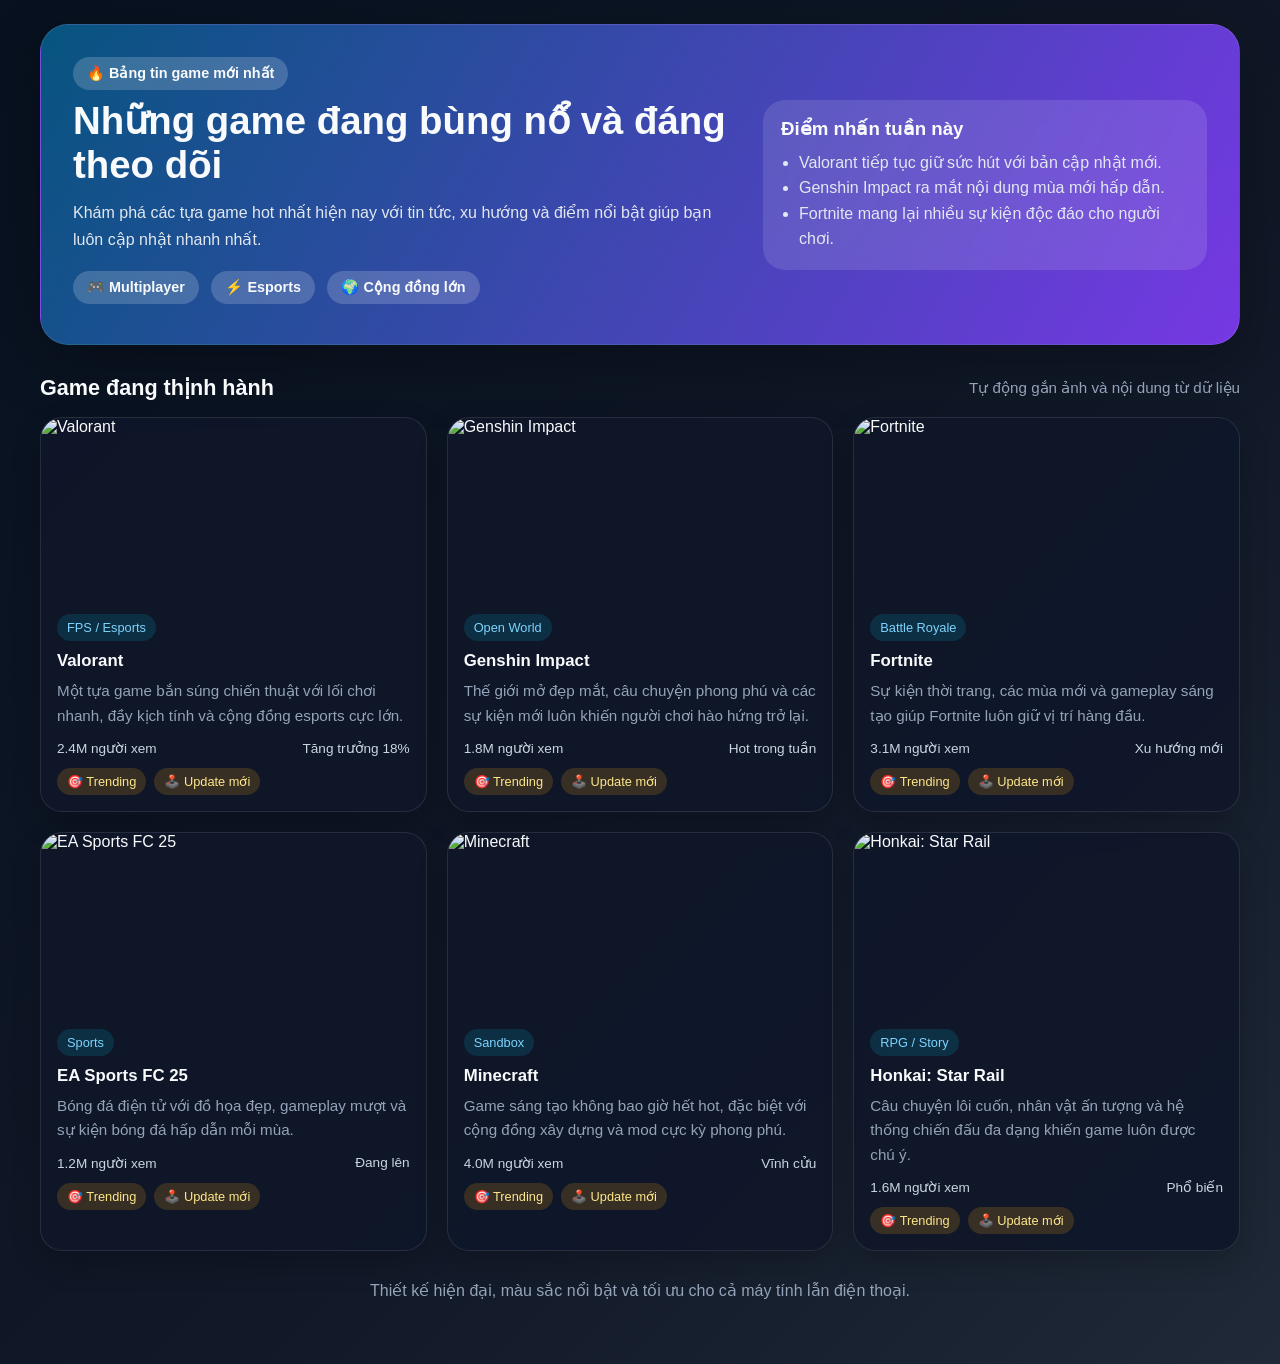
==== index.html @ f4bcdbc9 "Lan 1 commit" ====
<!DOCTYPE html>
<html lang="vi">
  <head>
    <meta charset="UTF-8" />
    <meta name="viewport" content="width=device-width, initial-scale=1.0" />
    <title>Bảng Tin Game Thịnh Hành</title>
    <style>
      :root {
        --bg: #07111f;
        --panel: rgba(15, 23, 42, 0.9);
        --primary: #7c3aed;
        --secondary: #06b6d4;
        --accent: #f59e0b;
        --text: #f8fafc;
        --muted: #94a3b8;
        --border: rgba(255, 255, 255, 0.1);
      }

      * {
        box-sizing: border-box;
      }

      body {
        margin: 0;
        font-family: "Segoe UI", Tahoma, Geneva, Verdana, sans-serif;
        background: linear-gradient(135deg, var(--bg), #111827 60%, #1f2937);
        color: var(--text);
        min-height: 100vh;
      }

      .container {
        width: min(1200px, calc(100% - 32px));
        margin: 0 auto;
        padding: 24px 0 48px;
      }

      .hero {
        background: linear-gradient(120deg, rgba(7, 89, 133, 0.95), rgba(124, 58, 237, 0.95));
        border: 1px solid var(--border);
        border-radius: 28px;
        padding: 32px;
        box-shadow: 0 20px 60px rgba(0, 0, 0, 0.25);
        display: grid;
        grid-template-columns: 1.2fr 0.8fr;
        gap: 24px;
        align-items: center;
      }

      .hero h1 {
        font-size: clamp(1.8rem, 3vw, 2.8rem);
        margin: 0 0 12px;
      }

      .hero p {
        color: #e2e8f0;
        line-height: 1.7;
        margin: 0 0 18px;
      }

      .pill {
        display: inline-block;
        padding: 8px 14px;
        border-radius: 999px;
        background: rgba(255, 255, 255, 0.18);
        font-size: 0.9rem;
        font-weight: 600;
        margin-right: 8px;
        margin-bottom: 8px;
      }

      .hero-card {
        background: rgba(255, 255, 255, 0.12);
        border-radius: 22px;
        padding: 18px;
        backdrop-filter: blur(10px);
      }

      .hero-card h3 {
        margin: 0 0 10px;
      }

      .hero-card ul {
        margin: 0;
        padding-left: 18px;
        color: #e2e8f0;
        line-height: 1.6;
      }

      .section-title {
        display: flex;
        justify-content: space-between;
        align-items: center;
        margin: 30px 0 16px;
      }

      .section-title h2 {
        margin: 0;
        font-size: 1.35rem;
      }

      .section-title span {
        color: var(--muted);
        font-size: 0.95rem;
      }

      .grid {
        display: grid;
        grid-template-columns: repeat(3, minmax(0, 1fr));
        gap: 20px;
      }

      .card {
        background: var(--panel);
        border: 1px solid var(--border);
        border-radius: 22px;
        overflow: hidden;
        box-shadow: 0 12px 30px rgba(0, 0, 0, 0.2);
        transition: transform 0.2s ease, box-shadow 0.2s ease;
      }

      .card:hover {
        transform: translateY(-4px);
        box-shadow: 0 16px 34px rgba(0, 0, 0, 0.28);
      }

      .card img {
        width: 100%;
        height: 180px;
        object-fit: cover;
        display: block;
      }

      .card-body {
        padding: 16px;
      }

      .tag {
        display: inline-block;
        padding: 6px 10px;
        border-radius: 999px;
        font-size: 0.8rem;
        margin-bottom: 10px;
        background: rgba(6, 182, 212, 0.16);
        color: #7dd3fc;
      }

      .card h3 {
        margin: 0 0 8px;
        font-size: 1.05rem;
      }

      .card p {
        color: var(--muted);
        line-height: 1.6;
        margin: 0 0 12px;
        font-size: 0.95rem;
      }

      .meta {
        display: flex;
        justify-content: space-between;
        align-items: center;
        font-size: 0.85rem;
        color: #cbd5e1;
      }

      .stats {
        display: flex;
        gap: 8px;
        flex-wrap: wrap;
        margin-top: 12px;
      }

      .stats span {
        padding: 6px 10px;
        border-radius: 999px;
        background: rgba(245, 158, 11, 0.18);
        color: #fde68a;
        font-size: 0.8rem;
      }

      .footer {
        text-align: center;
        margin-top: 30px;
        color: var(--muted);
      }

      @media (max-width: 900px) {
        .hero {
          grid-template-columns: 1fr;
        }

        .grid {
          grid-template-columns: repeat(2, minmax(0, 1fr));
        }
      }

      @media (max-width: 600px) {
        .container {
          width: min(100% - 20px, 1200px);
        }

        .hero,
        .card-body {
          padding: 16px;
        }

        .grid {
          grid-template-columns: 1fr;
        }
      }
    </style>
  </head>
  <body>
    <div class="container">
      <section class="hero">
        <div>
          <span class="pill">🔥 Bảng tin game mới nhất</span>
          <h1>Những game đang bùng nổ và đáng theo dõi</h1>
          <p>
            Khám phá các tựa game hot nhất hiện nay với tin tức, xu hướng và điểm nổi bật giúp bạn luôn cập nhật nhanh nhất.
          </p>
          <div class="pill">🎮 Multiplayer</div>
          <div class="pill">⚡ Esports</div>
          <div class="pill">🌍 Cộng đồng lớn</div>
        </div>
        <div class="hero-card">
          <h3>Điểm nhấn tuần này</h3>
          <ul>
            <li>Valorant tiếp tục giữ sức hút với bản cập nhật mới.</li>
            <li>Genshin Impact ra mắt nội dung mùa mới hấp dẫn.</li>
            <li>Fortnite mang lại nhiều sự kiện độc đáo cho người chơi.</li>
          </ul>
        </div>
      </section>

      <div class="section-title">
        <h2>Game đang thịnh hành</h2>
        <span>Tự động gắn ảnh và nội dung từ dữ liệu</span>
      </div>

      <section class="grid" id="gamesGrid"></section>

      <p class="footer">Thiết kế hiện đại, màu sắc nổi bật và tối ưu cho cả máy tính lẫn điện thoại.</p>
    </div>

    <script>
      const games = [
        {
          title: "Valorant",
          tag: "FPS / Esports",
          desc: "Một tựa game bắn súng chiến thuật với lối chơi nhanh, đầy kịch tính và cộng đồng esports cực lớn.",
          image: "https://images.unsplash.com/photo-1511512578047-dfb367046420?auto=format&fit=crop&w=900&q=80",
          views: "2.4M người xem",
          trend: "Tăng trưởng 18%"
        },
        {
          title: "Genshin Impact",
          tag: "Open World",
          desc: "Thế giới mở đẹp mắt, câu chuyện phong phú và các sự kiện mới luôn khiến người chơi hào hứng trở lại.",
          image: "https://images.unsplash.com/photo-1511882150382-421056c89033?auto=format&fit=crop&w=900&q=80",
          views: "1.8M người xem",
          trend: "Hot trong tuần"
        },
        {
          title: "Fortnite",
          tag: "Battle Royale",
          desc: "Sự kiện thời trang, các mùa mới và gameplay sáng tạo giúp Fortnite luôn giữ vị trí hàng đầu.",
          image: "https://images.unsplash.com/photo-1542751371-adc38448a05e?auto=format&fit=crop&w=900&q=80",
          views: "3.1M người xem",
          trend: "Xu hướng mới"
        },
        {
          title: "EA Sports FC 25",
          tag: "Sports",
          desc: "Bóng đá điện tử với đồ họa đẹp, gameplay mượt và sự kiện bóng đá hấp dẫn mỗi mùa.",
          image: "https://images.unsplash.com/photo-1579952363873-27f3bade9f55?auto=format&fit=crop&w=900&q=80",
          views: "1.2M người xem",
          trend: "Đang lên"
        },
        {
          title: "Minecraft",
          tag: "Sandbox",
          desc: "Game sáng tạo không bao giờ hết hot, đặc biệt với cộng đồng xây dựng và mod cực kỳ phong phú.",
          image: "https://images.unsplash.com/photo-1601987077677-5346c0c57d3f?auto=format&fit=crop&w=900&q=80",
          views: "4.0M người xem",
          trend: "Vĩnh cửu"
        },
        {
          title: "Honkai: Star Rail",
          tag: "RPG / Story",
          desc: "Câu chuyện lôi cuốn, nhân vật ấn tượng và hệ thống chiến đấu đa dạng khiến game luôn được chú ý.",
          image: "https://images.unsplash.com/photo-1511512578047-dfb367046420?auto=format&fit=crop&w=900&q=80",
          views: "1.6M người xem",
          trend: "Phổ biến"
        }
      ];

      const grid = document.getElementById("gamesGrid");

      grid.innerHTML = games
        .map(
          (game) => `
            <article class="card">
              <img src="${game.image}" alt="${game.title}" loading="lazy" />
              <div class="card-body">
                <span class="tag">${game.tag}</span>
                <h3>${game.title}</h3>
                <p>${game.desc}</p>
                <div class="meta">
                  <span>${game.views}</span>
                  <span>${game.trend}</span>
                </div>
                <div class="stats">
                  <span>🎯 Trending</span>
                  <span>🕹️ Update mới</span>
                </div>
              </div>
            </article>
          `
        )
        .join("");
    </script>
  </body>
</html>
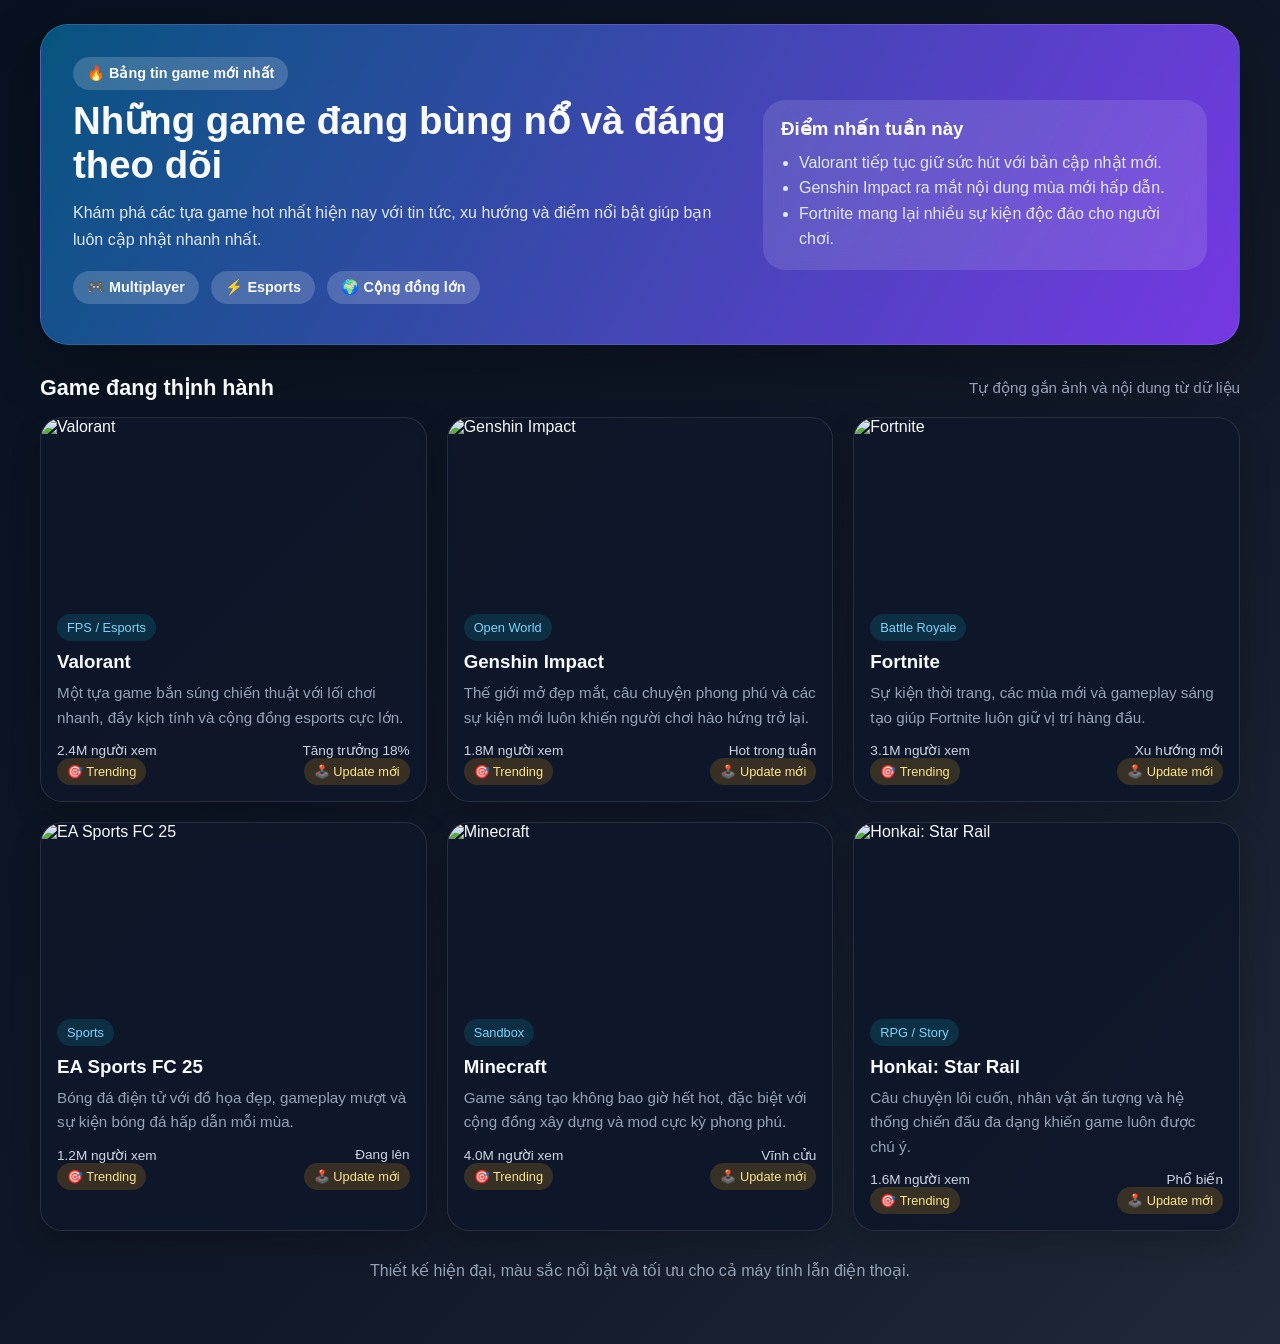
==== commit 387884d1: "lan 5 commit" ====
--- a/index.html
+++ b/index.html
@@ -1,215 +1,10 @@
-<!DOCTYPE html>
+<!doctype html>
 <html lang="vi">
   <head>
     <meta charset="UTF-8" />
     <meta name="viewport" content="width=device-width, initial-scale=1.0" />
     <title>Bảng Tin Game Thịnh Hành</title>
-    <style>
-      :root {
-        --bg: #07111f;
-        --panel: rgba(15, 23, 42, 0.9);
-        --primary: #7c3aed;
-        --secondary: #06b6d4;
-        --accent: #f59e0b;
-        --text: #f8fafc;
-        --muted: #94a3b8;
-        --border: rgba(255, 255, 255, 0.1);
-      }
-
-      * {
-        box-sizing: border-box;
-      }
-
-      body {
-        margin: 0;
-        font-family: "Segoe UI", Tahoma, Geneva, Verdana, sans-serif;
-        background: linear-gradient(135deg, var(--bg), #111827 60%, #1f2937);
-        color: var(--text);
-        min-height: 100vh;
-      }
-
-      .container {
-        width: min(1200px, calc(100% - 32px));
-        margin: 0 auto;
-        padding: 24px 0 48px;
-      }
-
-      .hero {
-        background: linear-gradient(120deg, rgba(7, 89, 133, 0.95), rgba(124, 58, 237, 0.95));
-        border: 1px solid var(--border);
-        border-radius: 28px;
-        padding: 32px;
-        box-shadow: 0 20px 60px rgba(0, 0, 0, 0.25);
-        display: grid;
-        grid-template-columns: 1.2fr 0.8fr;
-        gap: 24px;
-        align-items: center;
-      }
-
-      .hero h1 {
-        font-size: clamp(1.8rem, 3vw, 2.8rem);
-        margin: 0 0 12px;
-      }
-
-      .hero p {
-        color: #e2e8f0;
-        line-height: 1.7;
-        margin: 0 0 18px;
-      }
-
-      .pill {
-        display: inline-block;
-        padding: 8px 14px;
-        border-radius: 999px;
-        background: rgba(255, 255, 255, 0.18);
-        font-size: 0.9rem;
-        font-weight: 600;
-        margin-right: 8px;
-        margin-bottom: 8px;
-      }
-
-      .hero-card {
-        background: rgba(255, 255, 255, 0.12);
-        border-radius: 22px;
-        padding: 18px;
-        backdrop-filter: blur(10px);
-      }
-
-      .hero-card h3 {
-        margin: 0 0 10px;
-      }
-
-      .hero-card ul {
-        margin: 0;
-        padding-left: 18px;
-        color: #e2e8f0;
-        line-height: 1.6;
-      }
-
-      .section-title {
-        display: flex;
-        justify-content: space-between;
-        align-items: center;
-        margin: 30px 0 16px;
-      }
-
-      .section-title h2 {
-        margin: 0;
-        font-size: 1.35rem;
-      }
-
-      .section-title span {
-        color: var(--muted);
-        font-size: 0.95rem;
-      }
-
-      .grid {
-        display: grid;
-        grid-template-columns: repeat(3, minmax(0, 1fr));
-        gap: 20px;
-      }
-
-      .card {
-        background: var(--panel);
-        border: 1px solid var(--border);
-        border-radius: 22px;
-        overflow: hidden;
-        box-shadow: 0 12px 30px rgba(0, 0, 0, 0.2);
-        transition: transform 0.2s ease, box-shadow 0.2s ease;
-      }
-
-      .card:hover {
-        transform: translateY(-4px);
-        box-shadow: 0 16px 34px rgba(0, 0, 0, 0.28);
-      }
-
-      .card img {
-        width: 100%;
-        height: 180px;
-        object-fit: cover;
-        display: block;
-      }
-
-      .card-body {
-        padding: 16px;
-      }
-
-      .tag {
-        display: inline-block;
-        padding: 6px 10px;
-        border-radius: 999px;
-        font-size: 0.8rem;
-        margin-bottom: 10px;
-        background: rgba(6, 182, 212, 0.16);
-        color: #7dd3fc;
-      }
-
-      .card h3 {
-        margin: 0 0 8px;
-        font-size: 1.05rem;
-      }
-
-      .card p {
-        color: var(--muted);
-        line-height: 1.6;
-        margin: 0 0 12px;
-        font-size: 0.95rem;
-      }
-
-      .meta {
-        display: flex;
-        justify-content: space-between;
-        align-items: center;
-        font-size: 0.85rem;
-        color: #cbd5e1;
-      }
-
-      .stats {
-        display: flex;
-        gap: 8px;
-        flex-wrap: wrap;
-        margin-top: 12px;
-      }
-
-      .stats span {
-        padding: 6px 10px;
-        border-radius: 999px;
-        background: rgba(245, 158, 11, 0.18);
-        color: #fde68a;
-        font-size: 0.8rem;
-      }
-
-      .footer {
-        text-align: center;
-        margin-top: 30px;
-        color: var(--muted);
-      }
-
-      @media (max-width: 900px) {
-        .hero {
-          grid-template-columns: 1fr;
-        }
-
-        .grid {
-          grid-template-columns: repeat(2, minmax(0, 1fr));
-        }
-      }
-
-      @media (max-width: 600px) {
-        .container {
-          width: min(100% - 20px, 1200px);
-        }
-
-        .hero,
-        .card-body {
-          padding: 16px;
-        }
-
-        .grid {
-          grid-template-columns: 1fr;
-        }
-      }
-    </style>
+    <link rel="stylesheet" href="styles.css" />
   </head>
   <body>
     <div class="container">
@@ -218,7 +13,8 @@
           <span class="pill">🔥 Bảng tin game mới nhất</span>
           <h1>Những game đang bùng nổ và đáng theo dõi</h1>
           <p>
-            Khám phá các tựa game hot nhất hiện nay với tin tức, xu hướng và điểm nổi bật giúp bạn luôn cập nhật nhanh nhất.
+            Khám phá các tựa game hot nhất hiện nay với tin tức, xu hướng và
+            điểm nổi bật giúp bạn luôn cập nhật nhanh nhất.
           </p>
           <div class="pill">🎮 Multiplayer</div>
           <div class="pill">⚡ Esports</div>
@@ -241,85 +37,12 @@
 
       <section class="grid" id="gamesGrid"></section>
 
-      <p class="footer">Thiết kế hiện đại, màu sắc nổi bật và tối ưu cho cả máy tính lẫn điện thoại.</p>
+      <p class="footer">
+        Thiết kế hiện đại, màu sắc nổi bật và tối ưu cho cả máy tính lẫn điện
+        thoại.
+      </p>
     </div>
 
-    <script>
-      const games = [
-        {
-          title: "Valorant",
-          tag: "FPS / Esports",
-          desc: "Một tựa game bắn súng chiến thuật với lối chơi nhanh, đầy kịch tính và cộng đồng esports cực lớn.",
-          image: "https://images.unsplash.com/photo-1511512578047-dfb367046420?auto=format&fit=crop&w=900&q=80",
-          views: "2.4M người xem",
-          trend: "Tăng trưởng 18%"
-        },
-        {
-          title: "Genshin Impact",
-          tag: "Open World",
-          desc: "Thế giới mở đẹp mắt, câu chuyện phong phú và các sự kiện mới luôn khiến người chơi hào hứng trở lại.",
-          image: "https://images.unsplash.com/photo-1511882150382-421056c89033?auto=format&fit=crop&w=900&q=80",
-          views: "1.8M người xem",
-          trend: "Hot trong tuần"
-        },
-        {
-          title: "Fortnite",
-          tag: "Battle Royale",
-          desc: "Sự kiện thời trang, các mùa mới và gameplay sáng tạo giúp Fortnite luôn giữ vị trí hàng đầu.",
-          image: "https://images.unsplash.com/photo-1542751371-adc38448a05e?auto=format&fit=crop&w=900&q=80",
-          views: "3.1M người xem",
-          trend: "Xu hướng mới"
-        },
-        {
-          title: "EA Sports FC 25",
-          tag: "Sports",
-          desc: "Bóng đá điện tử với đồ họa đẹp, gameplay mượt và sự kiện bóng đá hấp dẫn mỗi mùa.",
-          image: "https://images.unsplash.com/photo-1579952363873-27f3bade9f55?auto=format&fit=crop&w=900&q=80",
-          views: "1.2M người xem",
-          trend: "Đang lên"
-        },
-        {
-          title: "Minecraft",
-          tag: "Sandbox",
-          desc: "Game sáng tạo không bao giờ hết hot, đặc biệt với cộng đồng xây dựng và mod cực kỳ phong phú.",
-          image: "https://images.unsplash.com/photo-1601987077677-5346c0c57d3f?auto=format&fit=crop&w=900&q=80",
-          views: "4.0M người xem",
-          trend: "Vĩnh cửu"
-        },
-        {
-          title: "Honkai: Star Rail",
-          tag: "RPG / Story",
-          desc: "Câu chuyện lôi cuốn, nhân vật ấn tượng và hệ thống chiến đấu đa dạng khiến game luôn được chú ý.",
-          image: "https://images.unsplash.com/photo-1511512578047-dfb367046420?auto=format&fit=crop&w=900&q=80",
-          views: "1.6M người xem",
-          trend: "Phổ biến"
-        }
-      ];
-
-      const grid = document.getElementById("gamesGrid");
-
-      grid.innerHTML = games
-        .map(
-          (game) => `
-            <article class="card">
-              <img src="${game.image}" alt="${game.title}" loading="lazy" />
-              <div class="card-body">
-                <span class="tag">${game.tag}</span>
-                <h3>${game.title}</h3>
-                <p>${game.desc}</p>
-                <div class="meta">
-                  <span>${game.views}</span>
-                  <span>${game.trend}</span>
-                </div>
-                <div class="stats">
-                  <span>🎯 Trending</span>
-                  <span>🕹️ Update mới</span>
-                </div>
-              </div>
-            </article>
-          `
-        )
-        .join("");
-    </script>
+    <script src="script.js"></script>
   </body>
 </html>
--- a/styles.css
+++ b/styles.css
@@ -0,0 +1,281 @@
+:root {
+  --bg: #07111f;
+  --panel: rgba(15, 23, 42, 0.92);
+  --primary: #7c3aed;
+  --secondary: #06b6d4;
+  --accent: #f59e0b;
+  --text: #f8fafc;
+  --muted: #94a3b8;
+  --border: rgba(255, 255, 255, 0.1);
+}
+
+* {
+  box-sizing: border-box;
+}
+
+body {
+  margin: 0;
+  font-family: "Segoe UI", Tahoma, Geneva, Verdana, sans-serif;
+  background: linear-gradient(135deg, var(--bg), #111827 60%, #1f2937);
+  color: var(--text);
+  min-height: 100vh;
+}
+
+.container {
+  width: min(1200px, calc(100% - 32px));
+  margin: 0 auto;
+  padding: 24px 0 48px;
+}
+
+.hero {
+  background: linear-gradient(
+    120deg,
+    rgba(7, 89, 133, 0.95),
+    rgba(124, 58, 237, 0.95)
+  );
+  border: 1px solid var(--border);
+  border-radius: 28px;
+  padding: 32px;
+  box-shadow: 0 20px 60px rgba(0, 0, 0, 0.25);
+  display: grid;
+  grid-template-columns: 1.2fr 0.8fr;
+  gap: 24px;
+  align-items: center;
+}
+
+.hero-card {
+  background: rgba(255, 255, 255, 0.12);
+  border-radius: 22px;
+  padding: 18px;
+  backdrop-filter: blur(10px);
+}
+
+.hero-card h3 {
+  margin: 0 0 10px;
+}
+
+.hero-card ul,
+.panel ul {
+  margin: 0;
+  padding-left: 18px;
+  color: #e2e8f0;
+  line-height: 1.6;
+}
+
+.hero h1,
+.hero-content h1 {
+  font-size: clamp(1.8rem, 3vw, 2.8rem);
+  margin: 0 0 12px;
+}
+
+.hero p,
+.hero-content p {
+  color: #e2e8f0;
+  line-height: 1.7;
+  margin: 0 0 18px;
+}
+
+.pill {
+  display: inline-block;
+  padding: 8px 14px;
+  border-radius: 999px;
+  background: rgba(255, 255, 255, 0.18);
+  font-size: 0.9rem;
+  font-weight: 600;
+  margin-right: 8px;
+  margin-bottom: 8px;
+}
+
+.section-title {
+  display: flex;
+  justify-content: space-between;
+  align-items: center;
+  margin: 30px 0 16px;
+}
+
+.section-title h2 {
+  margin: 0;
+  font-size: 1.35rem;
+}
+
+.section-title span {
+  color: var(--muted);
+  font-size: 0.95rem;
+}
+
+.grid {
+  display: grid;
+  grid-template-columns: repeat(3, minmax(0, 1fr));
+  gap: 20px;
+}
+
+.card,
+.panel {
+  background: var(--panel);
+  border: 1px solid var(--border);
+  border-radius: 22px;
+  overflow: hidden;
+  box-shadow: 0 12px 30px rgba(0, 0, 0, 0.2);
+  transition: transform 0.2s ease, box-shadow 0.2s ease;
+}
+
+.card:hover {
+  transform: translateY(-4px);
+  box-shadow: 0 16px 34px rgba(0, 0, 0, 0.28);
+}
+
+.card img,
+.hero img {
+  width: 100%;
+  height: 180px;
+  object-fit: cover;
+  display: block;
+}
+
+.card-body,
+.hero-content {
+  padding: 16px;
+}
+
+.hero-content {
+  display: grid;
+  gap: 12px;
+}
+
+.tag {
+  display: inline-block;
+  padding: 6px 10px;
+  border-radius: 999px;
+  font-size: 0.8rem;
+  margin-bottom: 10px;
+  background: rgba(6, 182, 212, 0.16);
+  color: #7dd3fc;
+}
+
+.card h3,
+.hero-content h1 {
+  margin: 0 0 8px;
+}
+
+.card h3 a {
+  color: var(--text);
+  text-decoration: none;
+  transition: color 0.2s ease;
+}
+
+.card h3 a:hover {
+  color: var(--accent);
+}
+
+.card-link {
+  display: block;
+  color: inherit;
+  text-decoration: none;
+}
+
+.card p {
+  color: var(--muted);
+  line-height: 1.6;
+  margin: 0 0 12px;
+  font-size: 0.95rem;
+}
+
+.meta,
+.stats {
+  display: flex;
+  justify-content: space-between;
+  align-items: center;
+  flex-wrap: wrap;
+  gap: 8px;
+  font-size: 0.85rem;
+  color: #cbd5e1;
+}
+
+.stats span {
+  padding: 6px 10px;
+  border-radius: 999px;
+  background: rgba(245, 158, 11, 0.18);
+  color: #fde68a;
+  font-size: 0.8rem;
+}
+
+.footer {
+  text-align: center;
+  margin-top: 30px;
+  color: var(--muted);
+}
+
+.back {
+  display: inline-block;
+  margin-bottom: 16px;
+  color: #cbd5e1;
+  text-decoration: none;
+  font-weight: 600;
+}
+
+.back:hover {
+  color: var(--accent);
+}
+
+.hero img {
+  height: 320px;
+}
+
+.grid.panel-grid {
+  grid-template-columns: 1.1fr 0.9fr;
+}
+
+.panel {
+  padding: 20px;
+}
+
+.panel h2 {
+  margin-top: 0;
+  font-size: 1.2rem;
+}
+
+.panel p,
+.panel li {
+  color: var(--muted);
+  line-height: 1.7;
+}
+
+.panel ul {
+  padding-left: 18px;
+}
+
+@media (max-width: 900px) {
+  .hero {
+    grid-template-columns: 1fr;
+  }
+
+  .grid {
+    grid-template-columns: repeat(2, minmax(0, 1fr));
+  }
+}
+
+@media (max-width: 800px) {
+  .grid.panel-grid {
+    grid-template-columns: 1fr;
+  }
+
+  .hero img {
+    height: 240px;
+  }
+}
+
+@media (max-width: 600px) {
+  .container {
+    width: min(100% - 20px, 1200px);
+  }
+
+  .hero,
+  .card-body,
+  .hero-content {
+    padding: 16px;
+  }
+
+  .grid {
+    grid-template-columns: 1fr;
+  }
+}
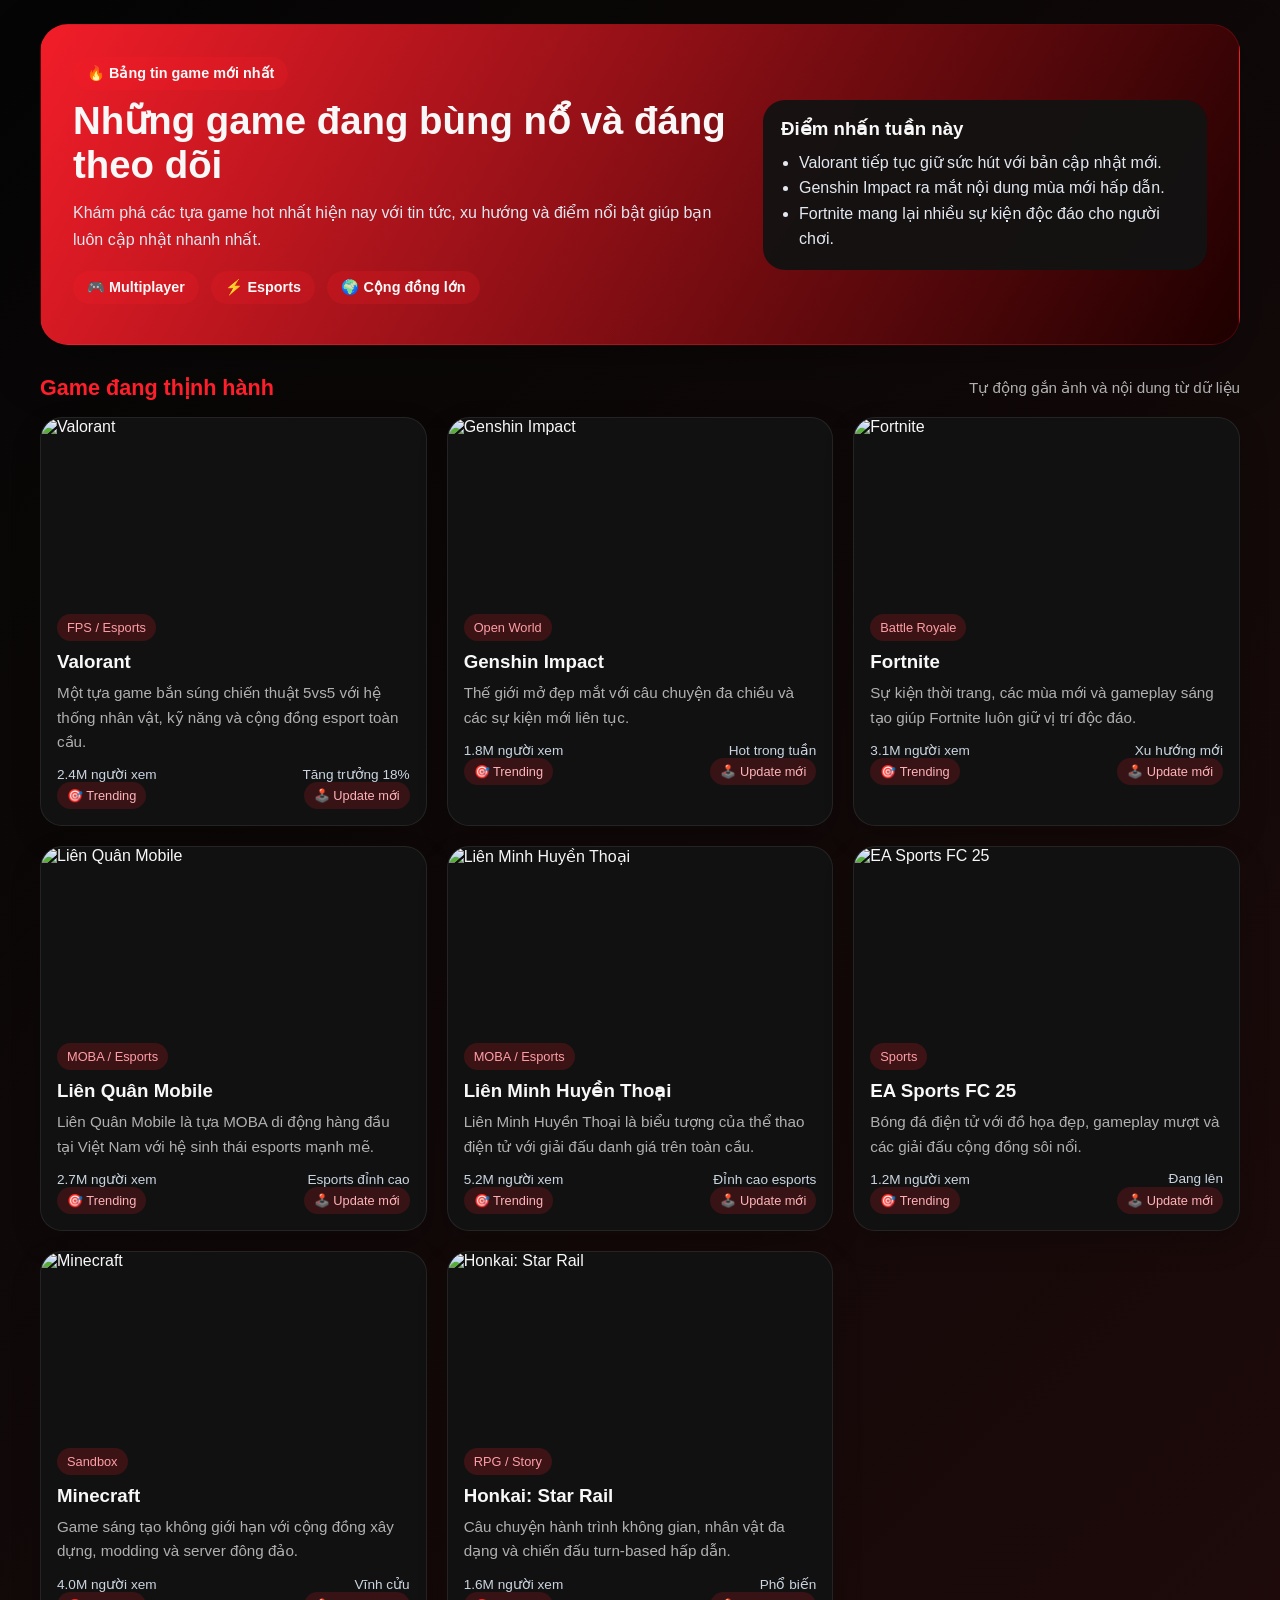
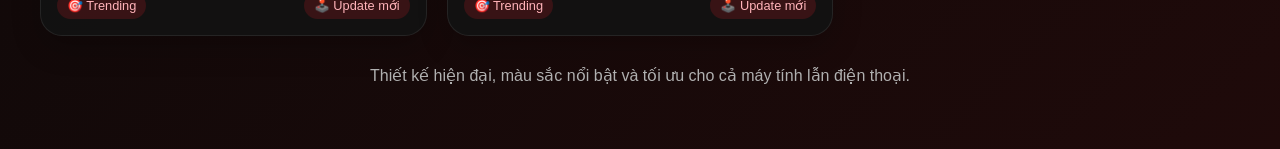
==== commit 84b073e0: "lan 11" ====
--- a/index.html
+++ b/index.html
@@ -43,6 +43,7 @@
       </p>
     </div>
 
+    <script src="game-images.js"></script>
     <script src="script.js"></script>
   </body>
 </html>
--- a/styles.css
+++ b/styles.css
@@ -1,12 +1,12 @@
 :root {
-  --bg: #07111f;
-  --panel: rgba(15, 23, 42, 0.92);
-  --primary: #7c3aed;
-  --secondary: #06b6d4;
-  --accent: #f59e0b;
-  --text: #f8fafc;
-  --muted: #94a3b8;
-  --border: rgba(255, 255, 255, 0.1);
+  --bg: #050505;
+  --panel: rgba(22, 22, 22, 0.95);
+  --primary: #ff1f2b;
+  --secondary: #b3001b;
+  --accent: #ff5e6c;
+  --text: #f8f8f8;
+  --muted: #b0b0b0;
+  --border: rgba(255, 255, 255, 0.08);
 }
 
 * {
@@ -16,7 +16,7 @@
 body {
   margin: 0;
   font-family: "Segoe UI", Tahoma, Geneva, Verdana, sans-serif;
-  background: linear-gradient(135deg, var(--bg), #111827 60%, #1f2937);
+  background: linear-gradient(135deg, var(--bg), #110909 50%, #1f0a0a);
   color: var(--text);
   min-height: 100vh;
 }
@@ -116,7 +116,9 @@
   border-radius: 22px;
   overflow: hidden;
   box-shadow: 0 12px 30px rgba(0, 0, 0, 0.2);
-  transition: transform 0.2s ease, box-shadow 0.2s ease;
+  transition:
+    transform 0.2s ease,
+    box-shadow 0.2s ease;
 }
 
 .card:hover {
@@ -244,6 +246,61 @@
   padding-left: 18px;
 }
 
+.detail-meta,
+.detail-list {
+  margin-top: 14px;
+  display: grid;
+  gap: 10px;
+}
+
+.detail-meta span,
+.panel-extra h3 {
+  display: inline-block;
+  color: #f1f5f9;
+}
+
+.detail-meta {
+  padding: 12px 0;
+  border-top: 1px solid rgba(255, 255, 255, 0.08);
+  border-bottom: 1px solid rgba(255, 255, 255, 0.08);
+}
+
+.detail-list h3,
+.panel-extra h3 {
+  margin: 0 0 10px;
+  font-size: 1rem;
+  color: var(--primary);
+}
+
+.detail-list ul,
+.panel-extra ul {
+  padding-left: 18px;
+  margin: 0;
+}
+
+.detail-list li,
+.panel-extra li {
+  margin-bottom: 8px;
+  color: var(--muted);
+}
+
+.panel-extra {
+  margin-top: 18px;
+  padding-top: 16px;
+  border-top: 1px solid rgba(255, 255, 255, 0.08);
+}
+
+.official-link {
+  display: inline-block;
+  color: #ff999f;
+  text-decoration: none;
+  font-weight: 600;
+}
+
+.official-link:hover {
+  color: #fff;
+}
+
 @media (max-width: 900px) {
   .hero {
     grid-template-columns: 1fr;
@@ -262,6 +319,45 @@
   .hero img {
     height: 240px;
   }
+}
+
+.hero {
+  background: linear-gradient(
+    120deg,
+    rgba(255, 31, 43, 0.95),
+    rgba(32, 0, 0, 0.9)
+  );
+  border: 1px solid rgba(255, 31, 43, 0.18);
+}
+
+.hero-card,
+.card,
+.panel {
+  background: rgba(18, 18, 18, 0.95);
+}
+
+.tag {
+  background: rgba(255, 31, 43, 0.18);
+  color: #ff9da6;
+}
+
+.card:hover {
+  box-shadow: 0 18px 40px rgba(255, 31, 43, 0.28);
+}
+
+.card h3 a:hover,
+.back:hover,
+.section-title h2 {
+  color: var(--primary);
+}
+
+.stats span {
+  background: rgba(255, 31, 43, 0.16);
+  color: #ffb3b9;
+}
+
+.pill {
+  background: rgba(255, 31, 43, 0.18);
 }
 
 @media (max-width: 600px) {
